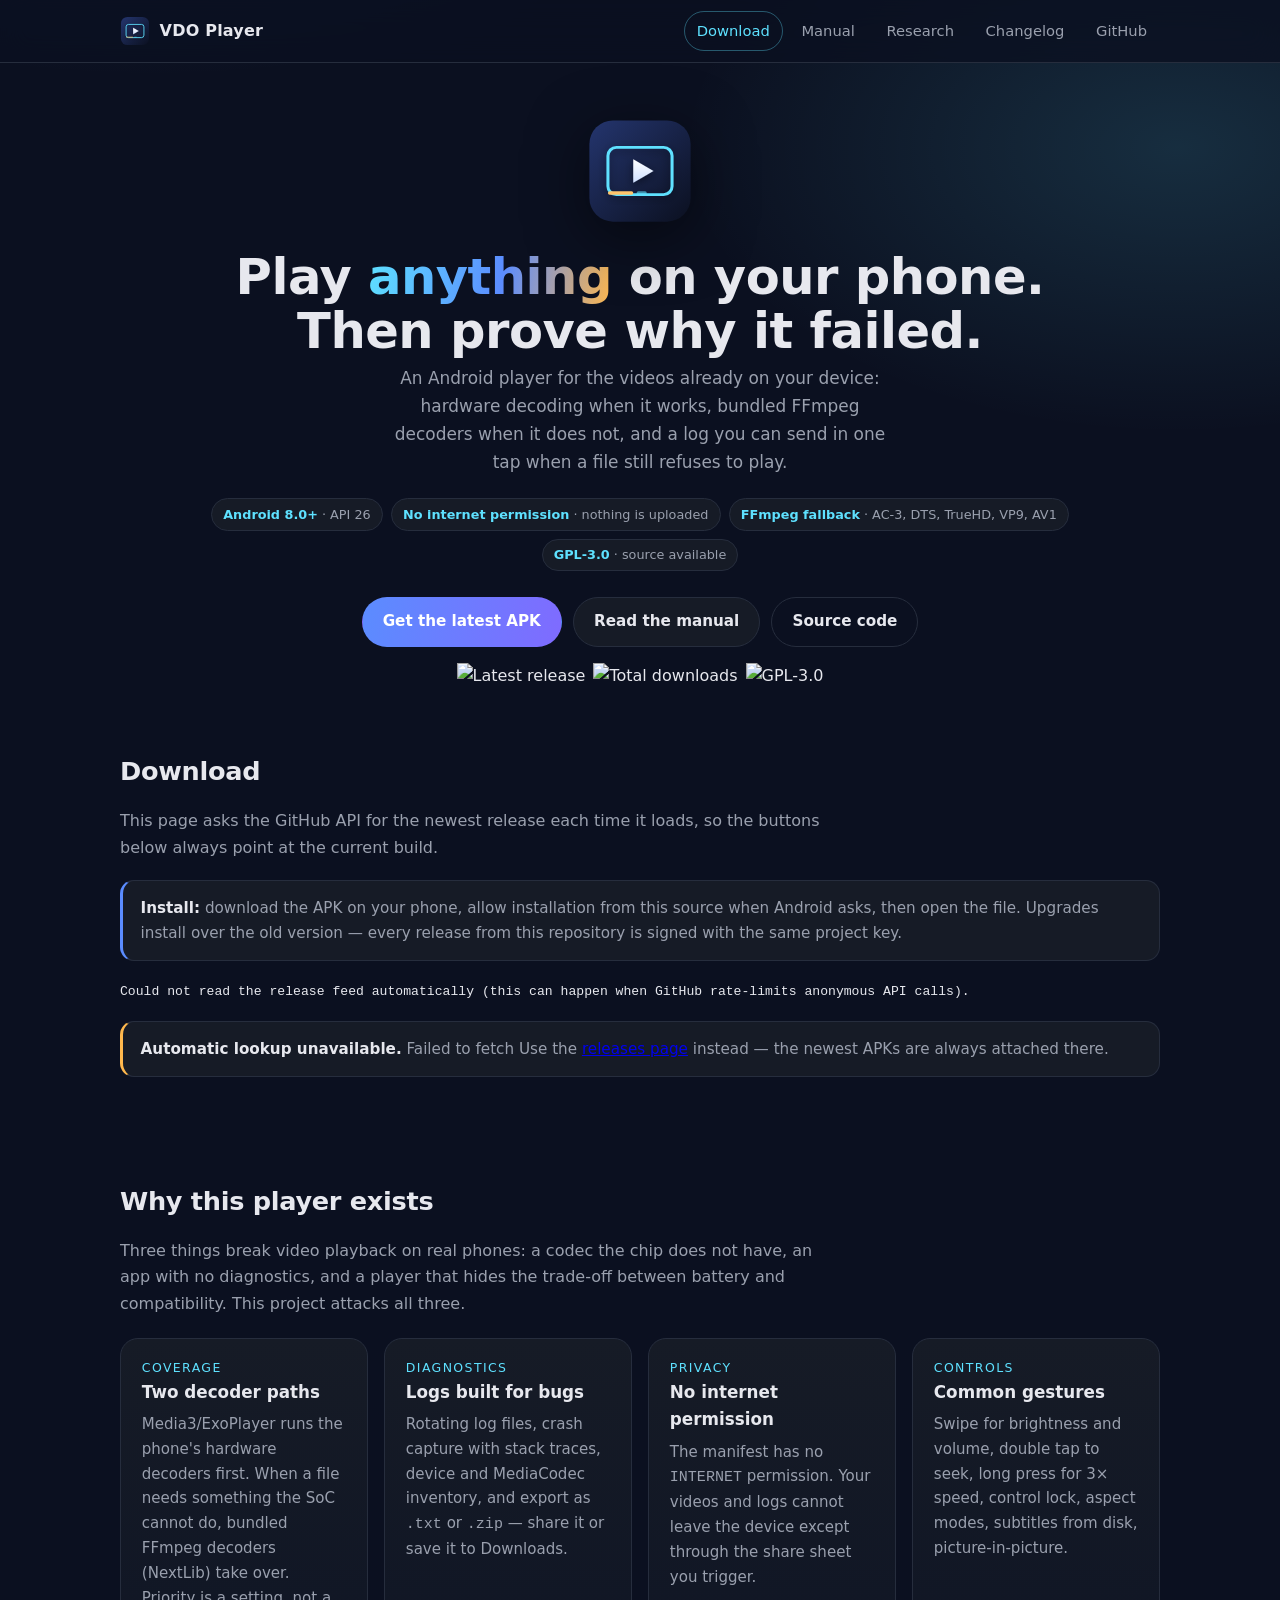
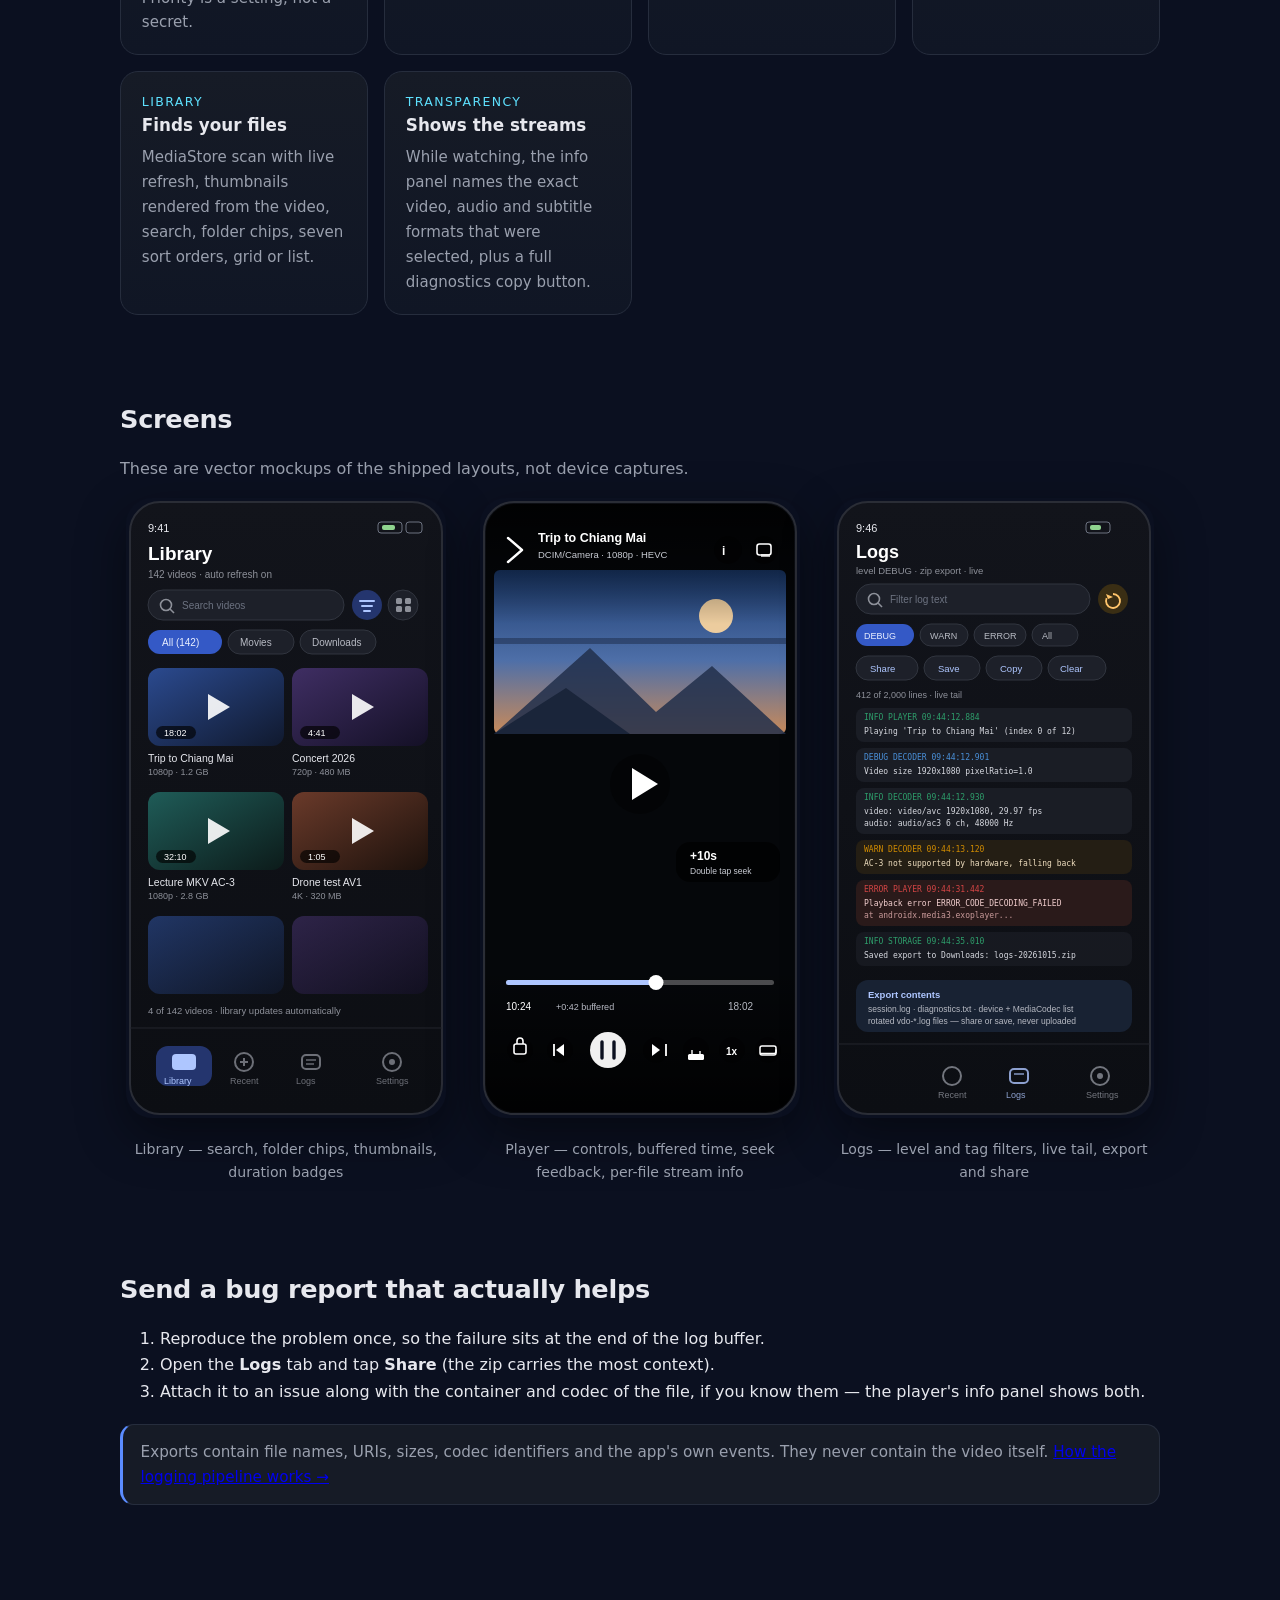
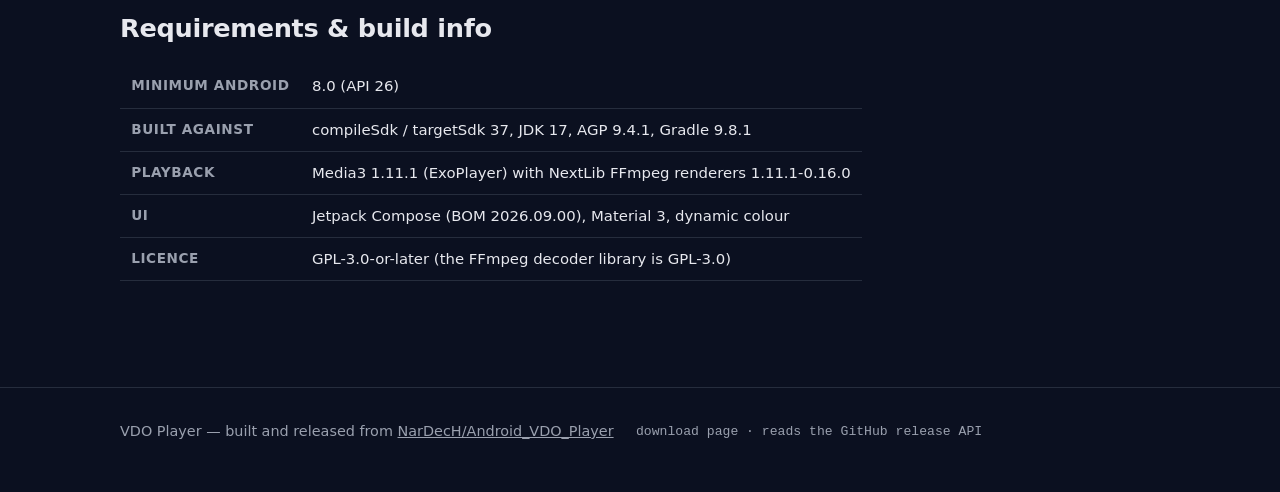
==== docs/index.html @ 65fb590c "Add VDO Player: local video player with FFmpeg fallback and exportable logs First working version of" ====
<!DOCTYPE html>
<html lang="en">
<head>
<meta charset="utf-8" />
<meta name="viewport" content="width=device-width, initial-scale=1" />
<title>VDO Player — download the latest APK</title>
<meta name="description" content="VDO Player: an Android video player for local files with FFmpeg fallback decoders and detailed, exportable logs. Download the newest signed APK." />
<link rel="icon" href="assets/app-icon.svg" type="image/svg+xml" />
<link rel="stylesheet" href="assets/style.css" />
</head>
<body>

<header class="site-header">
  <div class="wrap">
    <a class="brand" href="index.html">
      <img src="assets/app-icon.svg" alt="" />
      VDO Player
    </a>
    <nav class="site-nav">
      <a href="index.html" aria-current="page">Download</a>
      <a href="README.html">Manual</a>
      <a href="RESEARCH.html">Research</a>
      <a href="CHANGELOG.html">Changelog</a>
      <a href="https://github.com/NarDecH/Android_VDO_Player">GitHub</a>
    </nav>
  </div>
</header>

<main>

  <section class="hero wrap">
    <img class="icon" src="assets/app-icon.svg" alt="VDO Player app icon" />
    <h1>Play <span class="gradient-text">anything</span> on your phone.<br />Then prove why it failed.</h1>
    <p class="tagline">
      An Android player for the videos already on your device: hardware decoding when it works,
      bundled FFmpeg decoders when it does not, and a log you can send in one tap when a file
      still refuses to play.
    </p>

    <div class="chips">
      <span class="chip"><strong>Android 8.0+</strong> · API 26</span>
      <span class="chip"><strong>No internet permission</strong> · nothing is uploaded</span>
      <span class="chip"><strong>FFmpeg fallback</strong> · AC-3, DTS, TrueHD, VP9, AV1</span>
      <span class="chip"><strong>GPL-3.0</strong> · source available</span>
    </div>

    <div class="actions">
      <a class="btn btn-primary" href="#download">Get the latest APK</a>
      <a class="btn" href="README.html">Read the manual</a>
      <a class="btn btn-ghost" href="https://github.com/NarDecH/Android_VDO_Player">Source code</a>
    </div>

    <div class="badge-row">
      <img src="https://img.shields.io/github/v/release/NarDecH/Android_VDO_Player?sort=semver" alt="Latest release" />
      <img src="https://img.shields.io/github/downloads/NarDecH/Android_VDO_Player/total" alt="Total downloads" />
      <img src="https://img.shields.io/badge/license-GPL--3.0-blue" alt="GPL-3.0" />
    </div>
  </section>

  <section id="download" class="wrap">
    <h2>Download</h2>
    <p class="lead">
      This page asks the GitHub API for the newest release each time it loads, so the buttons below
      always point at the current build.
    </p>

    <div class="callout">
      <strong>Install:</strong> download the APK on your phone, allow installation from this source
      when Android asks, then open the file. Upgrades install over the old version — every release
      from this repository is signed with the same project key.
    </div>

    <p class="status-line" id="release-status">Asking the GitHub API for the latest release…</p>

    <div id="release-box" hidden>
      <div class="release-head">
        <div>
          <div class="release-tag" id="release-tag">—</div>
          <div class="release-meta" id="release-meta"></div>
        </div>
        <a class="btn btn-ghost" id="all-releases" href="https://github.com/NarDecH/Android_VDO_Player/releases">All releases</a>
      </div>
      <div class="asset-list" id="asset-list"></div>
      <pre class="checksum" id="release-notes" hidden></pre>
    </div>

    <div class="callout warn" id="release-fallback" hidden>
      <strong>Automatic lookup unavailable.</strong>
      <span data-detail></span>
      Use the <a href="https://github.com/NarDecH/Android_VDO_Player/releases/latest">releases page</a>
      instead — the newest APKs are always attached there.
    </div>
  </section>

  <section class="wrap">
    <h2>Why this player exists</h2>
    <p class="lead">
      Three things break video playback on real phones: a codec the chip does not have, an app with
      no diagnostics, and a player that hides the trade-off between battery and compatibility. This
      project attacks all three.
    </p>

    <div class="grid">
      <div class="card">
        <div class="kicker">Coverage</div>
        <h3>Two decoder paths</h3>
        <p>Media3/ExoPlayer runs the phone's hardware decoders first. When a file needs something the
          SoC cannot do, bundled FFmpeg decoders (NextLib) take over. Priority is a setting, not a
          secret.</p>
      </div>
      <div class="card">
        <div class="kicker">Diagnostics</div>
        <h3>Logs built for bugs</h3>
        <p>Rotating log files, crash capture with stack traces, device and MediaCodec inventory, and
          export as <code>.txt</code> or <code>.zip</code> — share it or save it to Downloads.</p>
      </div>
      <div class="card">
        <div class="kicker">Privacy</div>
        <h3>No internet permission</h3>
        <p>The manifest has no <code>INTERNET</code> permission. Your videos and logs cannot leave the
          device except through the share sheet you trigger.</p>
      </div>
      <div class="card">
        <div class="kicker">Controls</div>
        <h3>Common gestures</h3>
        <p>Swipe for brightness and volume, double tap to seek, long press for 3× speed, control lock,
          aspect modes, subtitles from disk, picture-in-picture.</p>
      </div>
      <div class="card">
        <div class="kicker">Library</div>
        <h3>Finds your files</h3>
        <p>MediaStore scan with live refresh, thumbnails rendered from the video, search, folder
          chips, seven sort orders, grid or list.</p>
      </div>
      <div class="card">
        <div class="kicker">Transparency</div>
        <h3>Shows the streams</h3>
        <p>While watching, the info panel names the exact video, audio and subtitle formats that were
          selected, plus a full diagnostics copy button.</p>
      </div>
    </div>
  </section>

  <section class="wrap">
    <h2>Screens</h2>
    <p class="lead">These are vector mockups of the shipped layouts, not device captures.</p>
    <div class="shots">
      <figure class="shot">
        <img src="assets/screen-library.svg" alt="Library screen with search, folder chips and a thumbnail grid" />
        <figcaption>Library — search, folder chips, thumbnails, duration badges</figcaption>
      </figure>
      <figure class="shot">
        <img src="assets/screen-player.svg" alt="Player screen with controls, progress bar and a seek heads-up display" />
        <figcaption>Player — controls, buffered time, seek feedback, per-file stream info</figcaption>
      </figure>
      <figure class="shot">
        <img src="assets/screen-logs.svg" alt="Logs screen with level filters, export buttons and coloured log lines" />
        <figcaption>Logs — level and tag filters, live tail, export and share</figcaption>
      </figure>
    </div>
  </section>

  <section class="wrap">
    <h2>Send a bug report that actually helps</h2>
    <ol>
      <li>Reproduce the problem once, so the failure sits at the end of the log buffer.</li>
      <li>Open the <strong>Logs</strong> tab and tap <strong>Share</strong> (the zip carries the most context).</li>
      <li>Attach it to an issue along with the container and codec of the file, if you know them —
        the player's info panel shows both.</li>
    </ol>
    <div class="callout">
      Exports contain file names, URIs, sizes, codec identifiers and the app's own events. They never
      contain the video itself.
      <a href="README.html#diagnostics-and-logs">How the logging pipeline works →</a>
    </div>
  </section>

  <section class="wrap">
    <h2>Requirements &amp; build info</h2>
    <table>
      <tr><th>Minimum Android</th><td>8.0 (API 26)</td></tr>
      <tr><th>Built against</th><td>compileSdk / targetSdk 37, JDK 17, AGP 9.4.1, Gradle 9.8.1</td></tr>
      <tr><th>Playback</th><td>Media3 1.11.1 (ExoPlayer) with NextLib FFmpeg renderers 1.11.1-0.16.0</td></tr>
      <tr><th>UI</th><td>Jetpack Compose (BOM 2026.09.00), Material 3, dynamic colour</td></tr>
      <tr><th>Licence</th><td>GPL-3.0-or-later (the FFmpeg decoder library is GPL-3.0)</td></tr>
    </table>
  </section>

</main>

<footer class="site-footer">
  <div class="wrap">
    <span>VDO Player — built and released from
      <a href="https://github.com/NarDecH/Android_VDO_Player">NarDecH/Android_VDO_Player</a></span>
    <span class="status-line" id="footer-status">download page · reads the GitHub release API</span>
  </div>
</footer>

<script src="assets/download.js"></script>
</body>
</html>
---- docs/assets/style.css ----
/* VDO Player documentation site — shared styling for every page under /docs. */

:root {
  --bg: #0b1020;
  --bg-soft: #101625;
  --panel: #161b26;
  --panel-2: #1b2130;
  --border: #262d3d;
  --text: #e7e8ee;
  --text-dim: #9aa0ae;
  --cyan: #5ee1ff;
  --blue: #5b8cff;
  --amber: #ffb84d;
  --teal: #4fd1c5;
  --red: #ff7a7a;
  --green: #6fd08c;
  --radius: 18px;
  --shadow: 0 18px 50px rgba(0, 0, 0, 0.45);
  --mono: "JetBrains Mono", "Cascadia Mono", Consolas, "Courier New", monospace;
}

* { box-sizing: border-box; }

html { scroll-behavior: smooth; }

body {
  margin: 0;
  background:
    radial-gradient(1100px 620px at 12% -8%, rgba(91, 140, 255, 0.20), transparent 60%),
    radial-gradient(900px 520px at 92% 4%, rgba(94, 225, 255, 0.14), transparent 55%),
    var(--bg);
  color: var(--text);
  font-family: "Inter", "Segoe UI", Roboto, "Helvetica Neue", system-ui, sans-serif;
  font-size: 16px;
  line-height: 1.65;
  -webkit-font-smoothing: antialiased;
}

.wrap { width: min(1040px, 100% - 2.5rem); margin-inline: auto; }

/* ---------- header ---------- */

.site-header {
  position: sticky;
  top: 0;
  z-index: 20;
  backdrop-filter: blur(14px);
  background: rgba(11, 16, 32, 0.78);
  border-bottom: 1px solid var(--border);
}

.site-header .wrap {
  display: flex;
  align-items: center;
  gap: 1rem;
  min-height: 62px;
  flex-wrap: wrap;
}

.brand {
  display: inline-flex;
  align-items: center;
  gap: 0.6rem;
  font-weight: 700;
  letter-spacing: 0.2px;
  color: var(--text);
  text-decoration: none;
}

.brand img { width: 30px; height: 30px; }

.site-nav { margin-left: auto; display: flex; gap: 0.35rem; flex-wrap: wrap; }

.site-nav a {
  color: var(--text-dim);
  text-decoration: none;
  padding: 0.4rem 0.75rem;
  border-radius: 999px;
  font-size: 0.92rem;
  border: 1px solid transparent;
  transition: color 0.15s, background 0.15s, border-color 0.15s;
}

.site-nav a:hover { color: var(--text); background: var(--panel); border-color: var(--border); }
.site-nav a[aria-current="page"] { color: var(--cyan); border-color: rgba(94, 225, 255, 0.35); }

/* ---------- hero ---------- */

.hero { padding: 3.4rem 0 1.6rem; text-align: center; }
.hero img.icon { width: 108px; height: 108px; filter: drop-shadow(0 14px 30px rgba(0, 0, 0, 0.5)); }
.hero h1 {
  font-size: clamp(2.1rem, 5vw, 3.1rem);
  line-height: 1.1;
  margin: 1rem 0 0.4rem;
  letter-spacing: -0.5px;
}
.hero .tagline { color: var(--text-dim); font-size: 1.06rem; max-width: 46ch; margin: 0 auto; }

.gradient-text {
  background: linear-gradient(100deg, var(--cyan), var(--blue) 55%, var(--amber));
  -webkit-background-clip: text;
  background-clip: text;
  color: transparent;
}

.chips { display: flex; flex-wrap: wrap; gap: 0.5rem; justify-content: center; margin: 1.3rem 0 0; }

.chip {
  font-size: 0.8rem;
  color: var(--text-dim);
  background: var(--panel);
  border: 1px solid var(--border);
  padding: 0.3rem 0.7rem;
  border-radius: 999px;
}

.chip strong { color: var(--cyan); font-weight: 600; }

/* ---------- buttons ---------- */

.actions { display: flex; flex-wrap: wrap; gap: 0.7rem; justify-content: center; margin: 1.6rem 0 0.4rem; }

.btn {
  display: inline-flex;
  align-items: center;
  gap: 0.5rem;
  padding: 0.72rem 1.25rem;
  border-radius: 999px;
  font-weight: 600;
  font-size: 0.95rem;
  text-decoration: none;
  border: 1px solid var(--border);
  background: var(--panel);
  color: var(--text);
  transition: transform 0.15s, box-shadow 0.15s, background 0.15s;
}

.btn:hover { transform: translateY(-1px); box-shadow: var(--shadow); }
.btn-primary {
  background: linear-gradient(100deg, var(--blue), #7f6bff);
  border-color: transparent;
  color: #fff;
}
.btn-ghost { background: transparent; }
.btn[disabled] { opacity: 0.55; pointer-events: none; }

/* ---------- cards & sections ---------- */

section { padding: 2.6rem 0; }
section h2 { font-size: 1.6rem; margin: 0 0 0.6rem; letter-spacing: -0.3px; }
section h3 { font-size: 1.15rem; margin: 1.8rem 0 0.5rem; }
section p.lead { color: var(--text-dim); max-width: 70ch; }

.grid { display: grid; gap: 1rem; grid-template-columns: repeat(auto-fit, minmax(240px, 1fr)); margin-top: 1.3rem; }

.card {
  background: linear-gradient(180deg, var(--panel), var(--bg-soft));
  border: 1px solid var(--border);
  border-radius: var(--radius);
  padding: 1.2rem 1.3rem;
}

.card h3 { margin: 0 0 0.35rem; font-size: 1.05rem; }
.card p { margin: 0; color: var(--text-dim); font-size: 0.94rem; }
.card .kicker { color: var(--cyan); font-size: 0.78rem; letter-spacing: 1.4px; text-transform: uppercase; }

.callout {
  border-radius: 14px;
  border: 1px solid var(--border);
  border-left: 3px solid var(--blue);
  background: var(--panel);
  padding: 0.9rem 1.1rem;
  margin: 1.2rem 0;
  color: var(--text-dim);
  font-size: 0.95rem;
}

.callout.warn { border-left-color: var(--amber); }
.callout.danger { border-left-color: var(--red); }
.callout strong { color: var(--text); }

/* ---------- downloads ---------- */

.release-head {
  display: flex;
  flex-wrap: wrap;
  gap: 0.6rem 1.2rem;
  align-items: baseline;
  justify-content: space-between;
  margin-bottom: 0.9rem;
}

.release-tag { font-size: 1.35rem; font-weight: 700; color: var(--cyan); }
.release-meta { color: var(--text-dim); font-size: 0.9rem; }

.asset-list { display: grid; gap: 0.85rem; grid-template-columns: repeat(auto-fit, minmax(260px, 1fr)); }

.asset {
  border: 1px solid var(--border);
  border-radius: var(--radius);
  background: var(--panel);
  padding: 1rem 1.1rem;
  display: flex;
  flex-direction: column;
  gap: 0.45rem;
}

.asset .name { font-family: var(--mono); font-size: 0.86rem; word-break: break-all; color: var(--text); }
.asset .meta { color: var(--text-dim); font-size: 0.84rem; }
.asset .hint { color: var(--teal); font-size: 0.82rem; }
.asset .btn { align-self: flex-start; margin-top: 0.3rem; padding: 0.5rem 1rem; font-size: 0.88rem; }
.asset.recommended { border-color: rgba(94, 225, 255, 0.5); box-shadow: 0 0 0 1px rgba(94, 225, 255, 0.15) inset; }

.checksum {
  font-family: var(--mono);
  font-size: 0.76rem;
  color: var(--text-dim);
  word-break: break-all;
}

/* ---------- screenshots ---------- */

.shots { display: grid; gap: 1.4rem; grid-template-columns: repeat(auto-fit, minmax(260px, 1fr)); }
figure.shot { margin: 0; text-align: center; }
figure.shot img { width: 100%; max-width: 320px; border-radius: 26px; box-shadow: var(--shadow); }
figure.shot figcaption { color: var(--text-dim); font-size: 0.88rem; margin-top: 0.7rem; }

/* ---------- prose ---------- */

article.prose { max-width: 78ch; }
article.prose h2 { margin-top: 2.6rem; border-bottom: 1px solid var(--border); padding-bottom: 0.4rem; }
article.prose h3 { color: var(--cyan); }
article.prose a { color: var(--cyan); }
article.prose ul, article.prose ol { padding-left: 1.3rem; }
article.prose li { margin: 0.3rem 0; }
article.prose code {
  font-family: var(--mono);
  font-size: 0.87em;
  background: var(--panel-2);
  border: 1px solid var(--border);
  border-radius: 6px;
  padding: 0.1rem 0.3rem;
}

article.prose pre {
  background: #0d1220;
  border: 1px solid var(--border);
  border-radius: 14px;
  padding: 1rem 1.1rem;
  overflow-x: auto;
}

article.prose pre code { background: none; border: none; padding: 0; font-size: 0.85rem; }
article.prose blockquote {
  margin: 1rem 0;
  padding-left: 1rem;
  border-left: 3px solid var(--border);
  color: var(--text-dim);
}

table { width: 100%; border-collapse: collapse; margin: 1rem 0; font-size: 0.93rem; display: block; overflow-x: auto; }
th, td { text-align: left; padding: 0.55rem 0.7rem; border-bottom: 1px solid var(--border); vertical-align: top; }
th { color: var(--text-dim); font-weight: 600; font-size: 0.85rem; text-transform: uppercase; letter-spacing: 0.6px; }
tr:hover td { background: rgba(255, 255, 255, 0.02); }
td code { white-space: nowrap; }

hr { border: none; border-top: 1px solid var(--border); margin: 2.4rem 0; }

.badge-row { display: flex; flex-wrap: wrap; gap: 0.5rem; justify-content: center; margin-top: 1rem; }
.badge-row img { height: 20px; }

.tag {
  display: inline-block;
  font-family: var(--mono);
  font-size: 0.74rem;
  padding: 0.1rem 0.45rem;
  border-radius: 6px;
  border: 1px solid var(--border);
  color: var(--text-dim);
}
.tag.added { color: var(--green); border-color: rgba(111, 208, 140, 0.4); }
.tag.fixed { color: var(--cyan); border-color: rgba(94, 225, 255, 0.4); }
.tag.changed { color: var(--amber); border-color: rgba(255, 184, 77, 0.4); }
.tag.limit { color: var(--red); border-color: rgba(255, 122, 122, 0.4); }

/* ---------- footer ---------- */

.site-footer {
  border-top: 1px solid var(--border);
  margin-top: 3rem;
  padding: 2rem 0 3rem;
  color: var(--text-dim);
  font-size: 0.9rem;
}

.site-footer .wrap { display: flex; flex-wrap: wrap; gap: 0.6rem 1.4rem; align-items: center; }
.site-footer a { color: var(--text-dim); }
.site-footer a:hover { color: var(--cyan); }

.status-line { font-family: var(--mono); font-size: 0.82rem; }

@media (max-width: 640px) {
  body { font-size: 15px; }
  .hero { padding-top: 2.4rem; }
  .site-nav { width: 100%; }
}
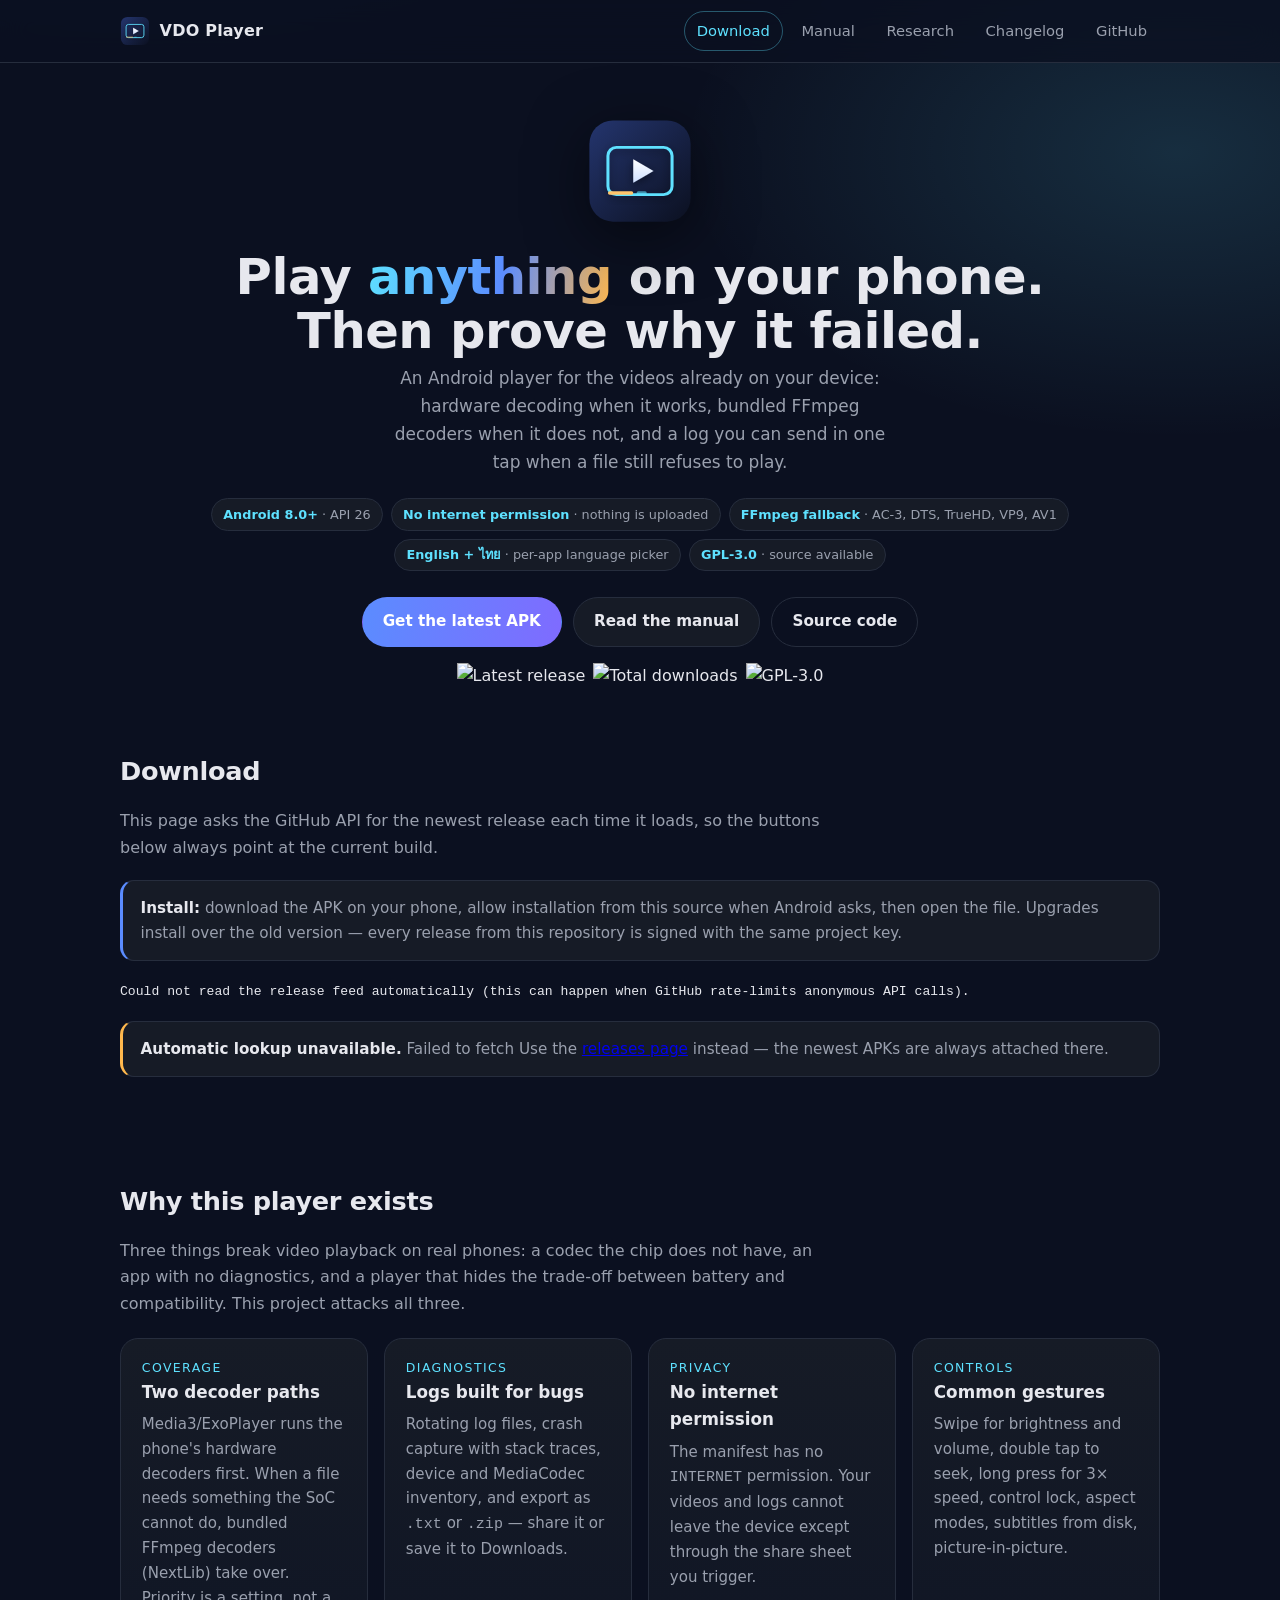
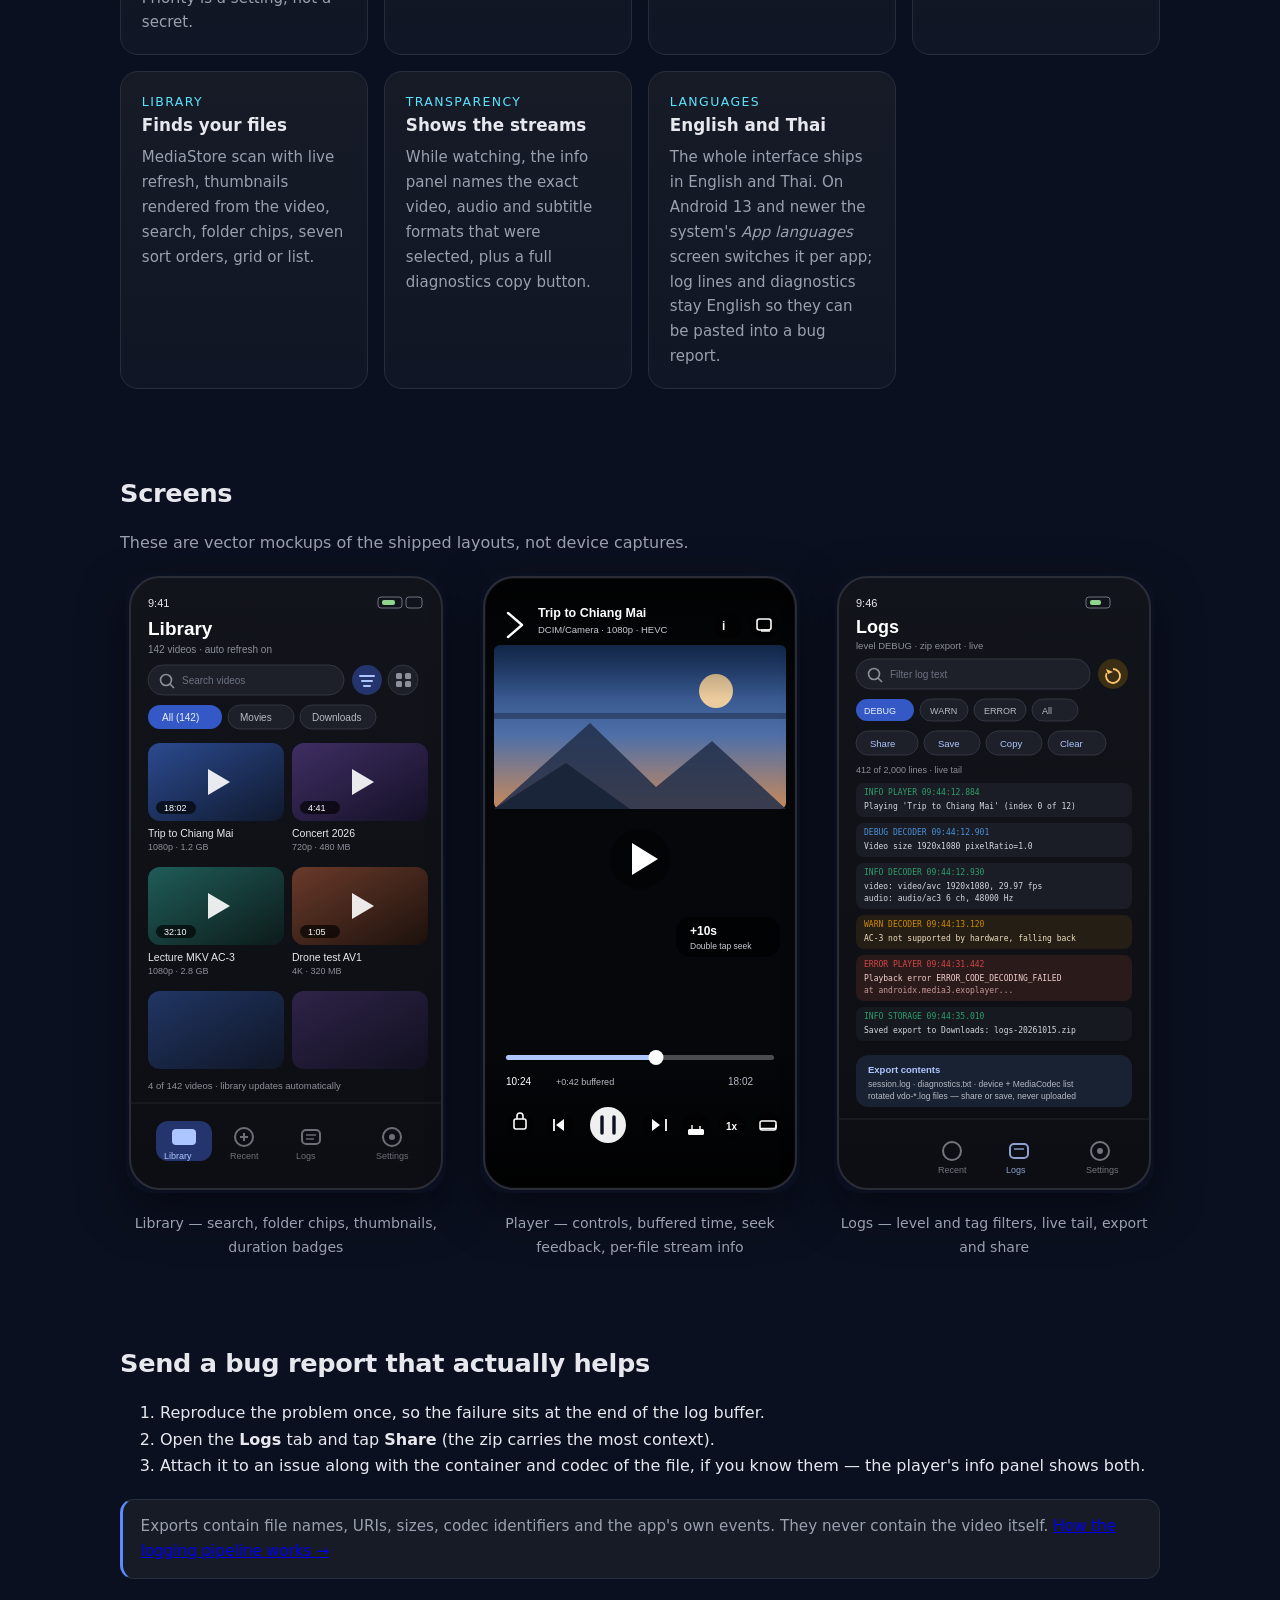
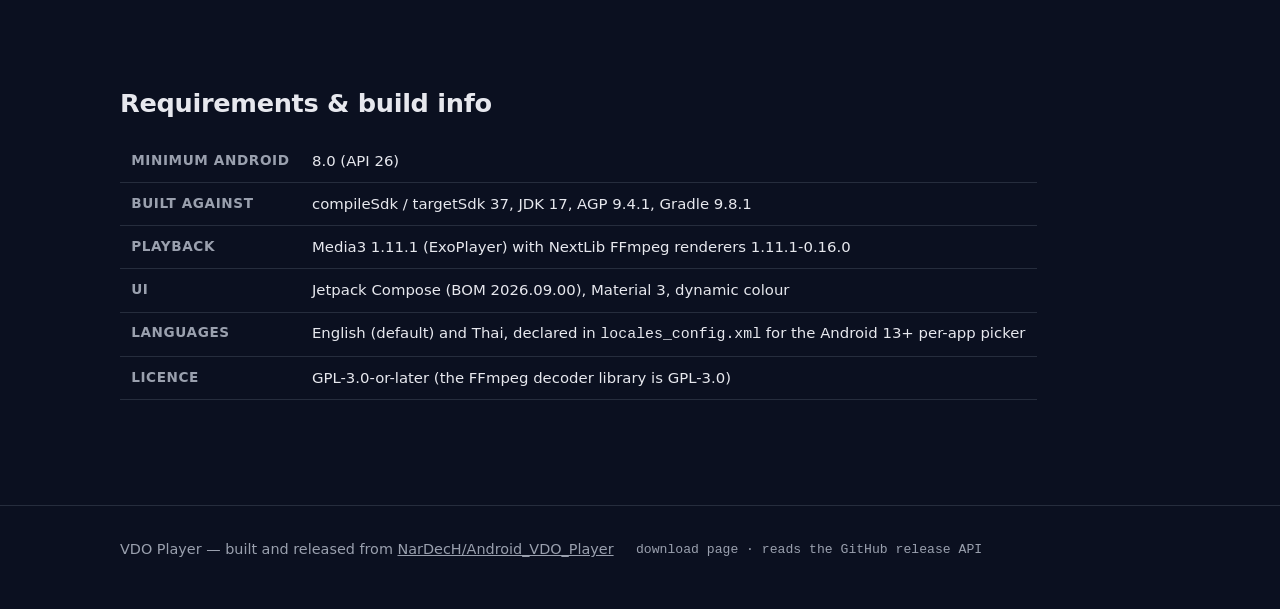
==== commit fbbe3570: "Add Thai translation with a per-app language picker The interface is now English or Thai. User-facin" ====
--- a/docs/index.html
+++ b/docs/index.html
@@ -41,6 +41,7 @@
       <span class="chip"><strong>Android 8.0+</strong> · API 26</span>
       <span class="chip"><strong>No internet permission</strong> · nothing is uploaded</span>
       <span class="chip"><strong>FFmpeg fallback</strong> · AC-3, DTS, TrueHD, VP9, AV1</span>
+      <span class="chip"><strong>English + ไทย</strong> · per-app language picker</span>
       <span class="chip"><strong>GPL-3.0</strong> · source available</span>
     </div>
 
@@ -137,6 +138,13 @@
         <h3>Shows the streams</h3>
         <p>While watching, the info panel names the exact video, audio and subtitle formats that were
           selected, plus a full diagnostics copy button.</p>
+      </div>
+      <div class="card">
+        <div class="kicker">Languages</div>
+        <h3>English and Thai</h3>
+        <p>The whole interface ships in English and Thai. On Android 13 and newer the system's
+          <em>App languages</em> screen switches it per app; log lines and diagnostics stay English so
+          they can be pasted into a bug report.</p>
       </div>
     </div>
   </section>
@@ -182,6 +190,7 @@
       <tr><th>Built against</th><td>compileSdk / targetSdk 37, JDK 17, AGP 9.4.1, Gradle 9.8.1</td></tr>
       <tr><th>Playback</th><td>Media3 1.11.1 (ExoPlayer) with NextLib FFmpeg renderers 1.11.1-0.16.0</td></tr>
       <tr><th>UI</th><td>Jetpack Compose (BOM 2026.09.00), Material 3, dynamic colour</td></tr>
+      <tr><th>Languages</th><td>English (default) and Thai, declared in <code>locales_config.xml</code> for the Android 13+ per-app picker</td></tr>
       <tr><th>Licence</th><td>GPL-3.0-or-later (the FFmpeg decoder library is GPL-3.0)</td></tr>
     </table>
   </section>
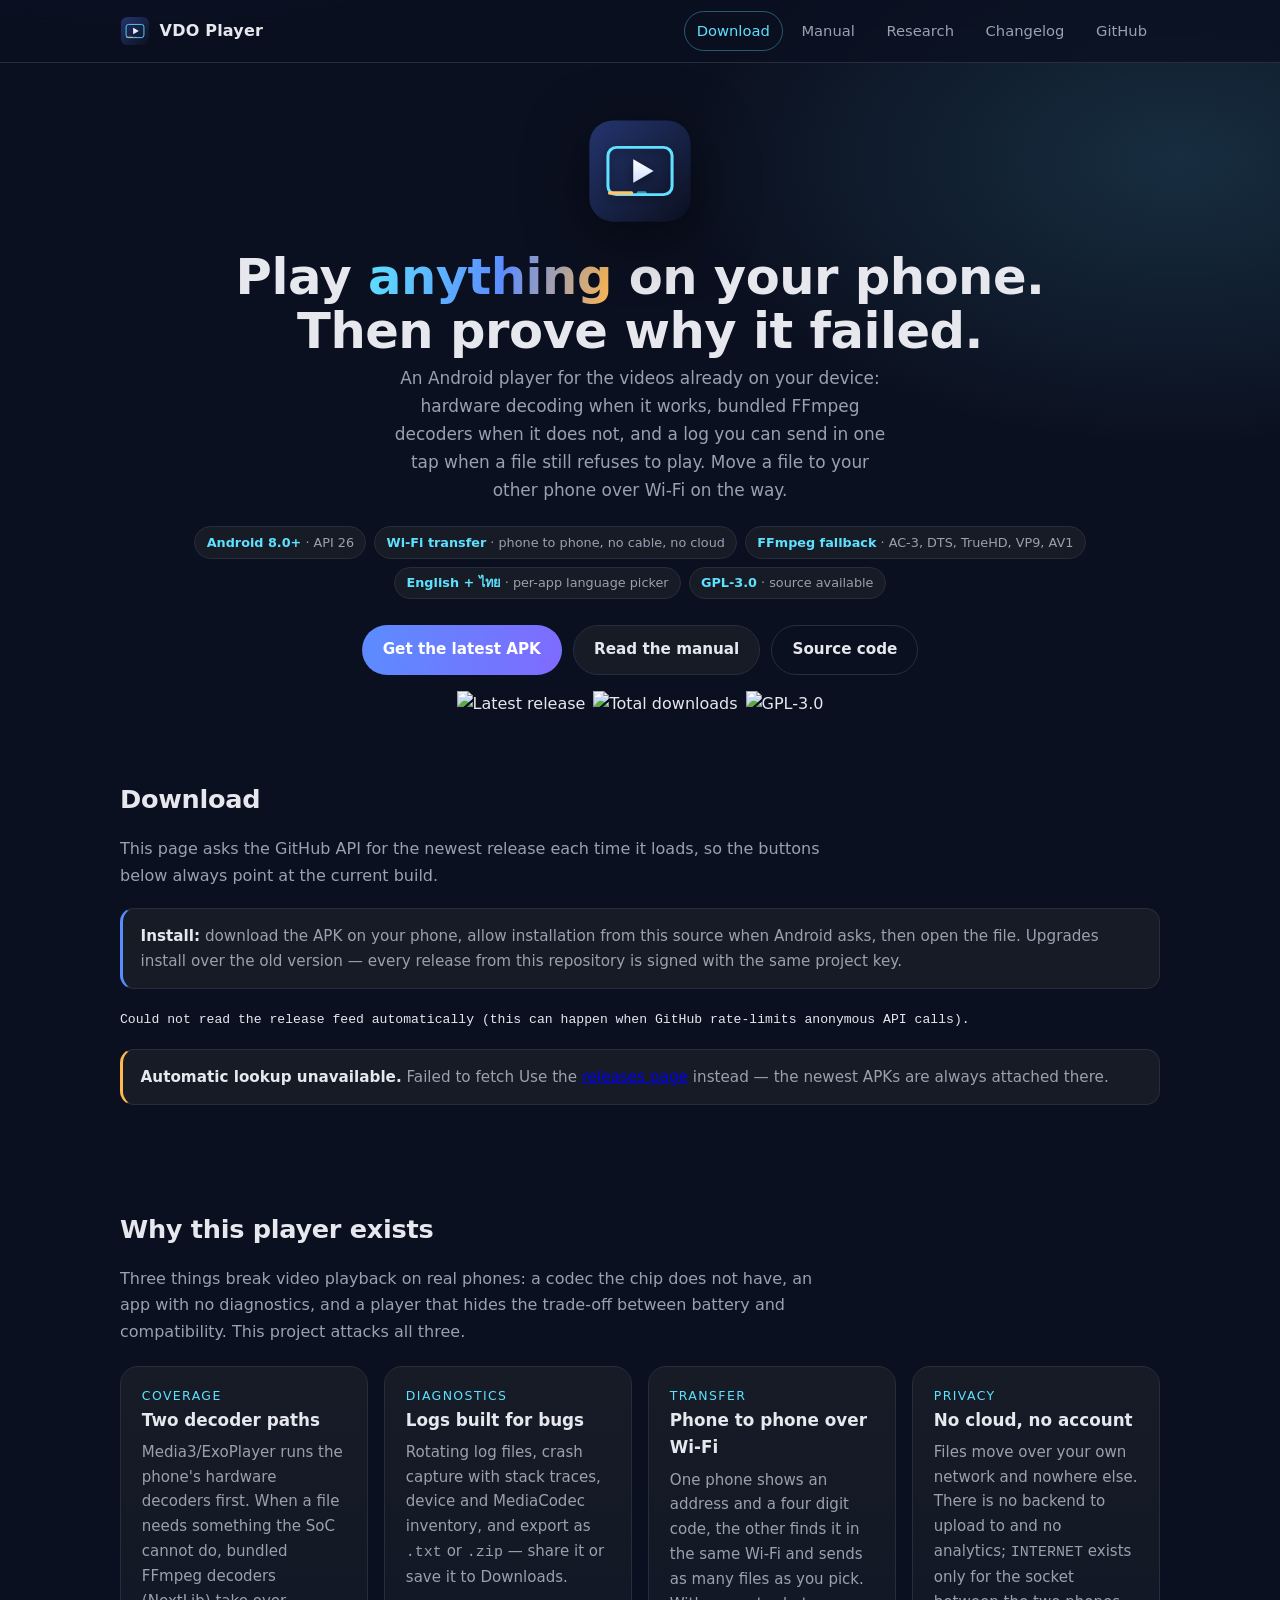
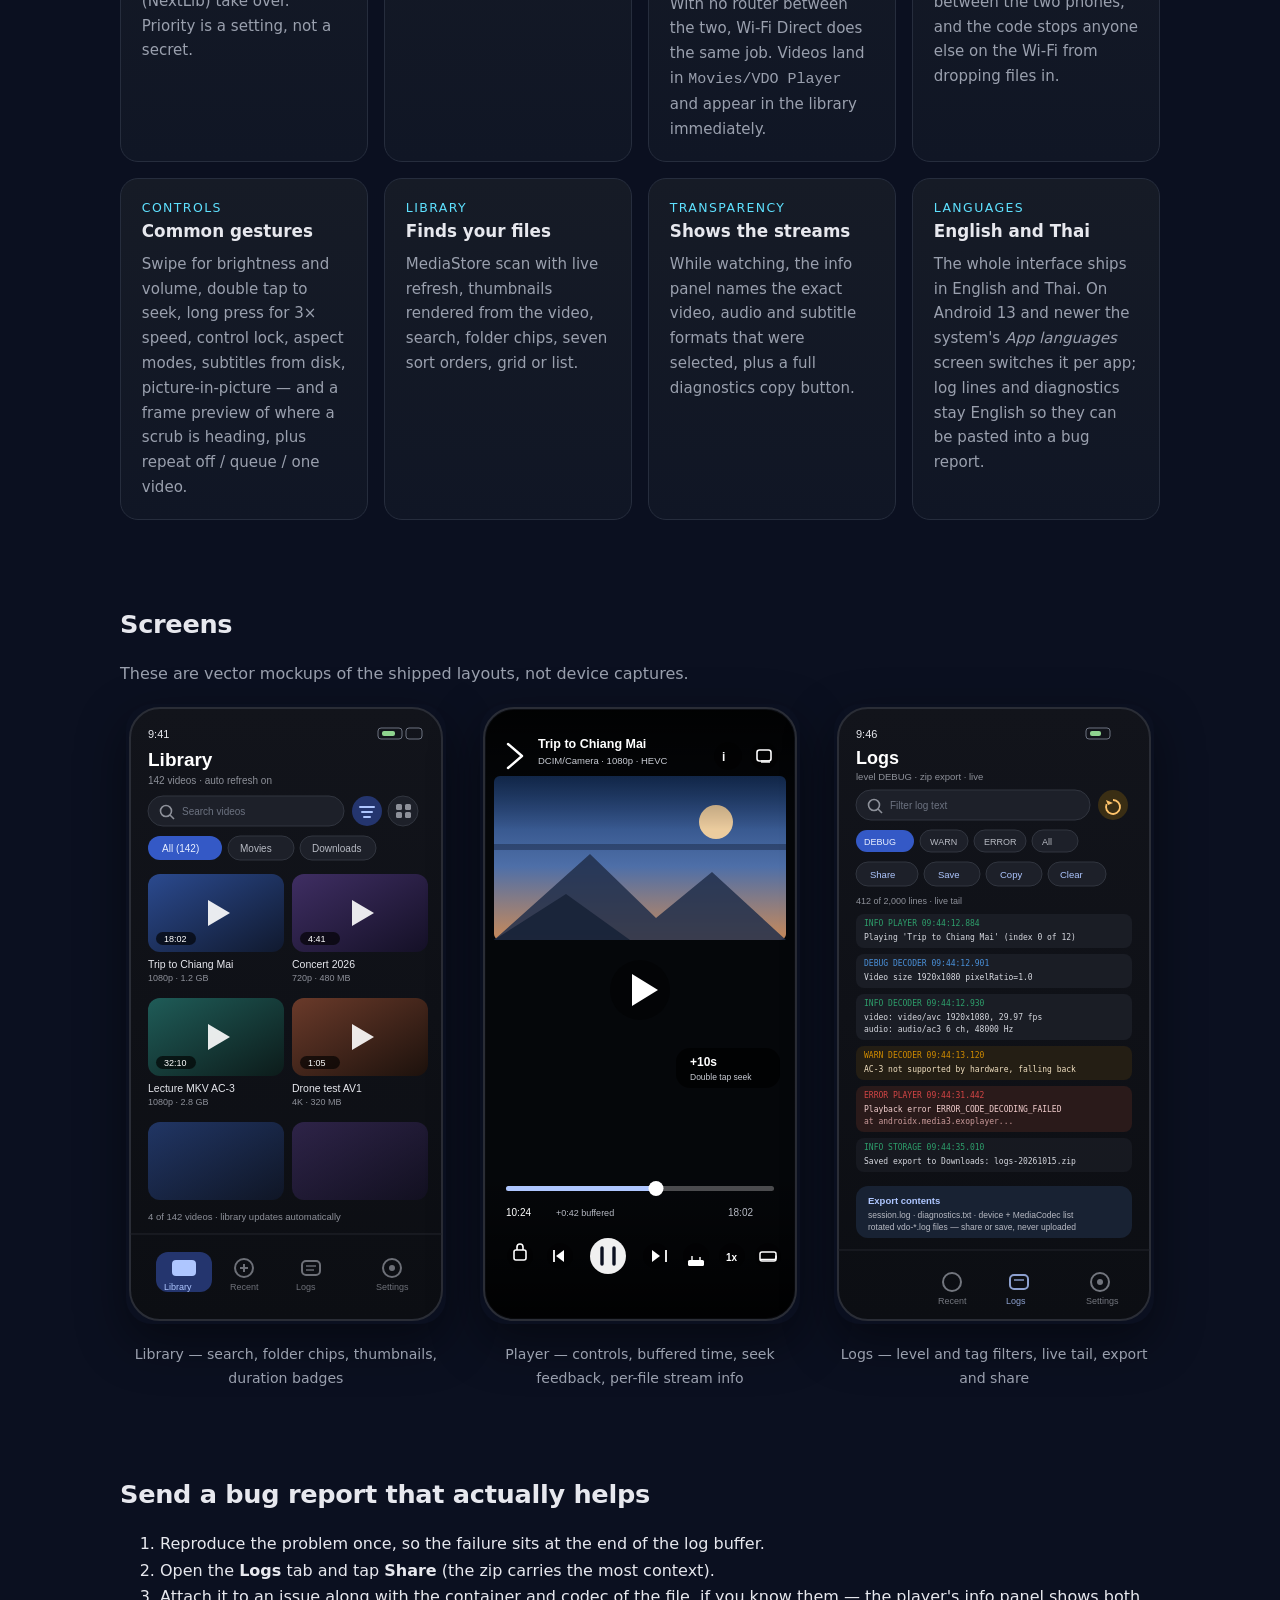
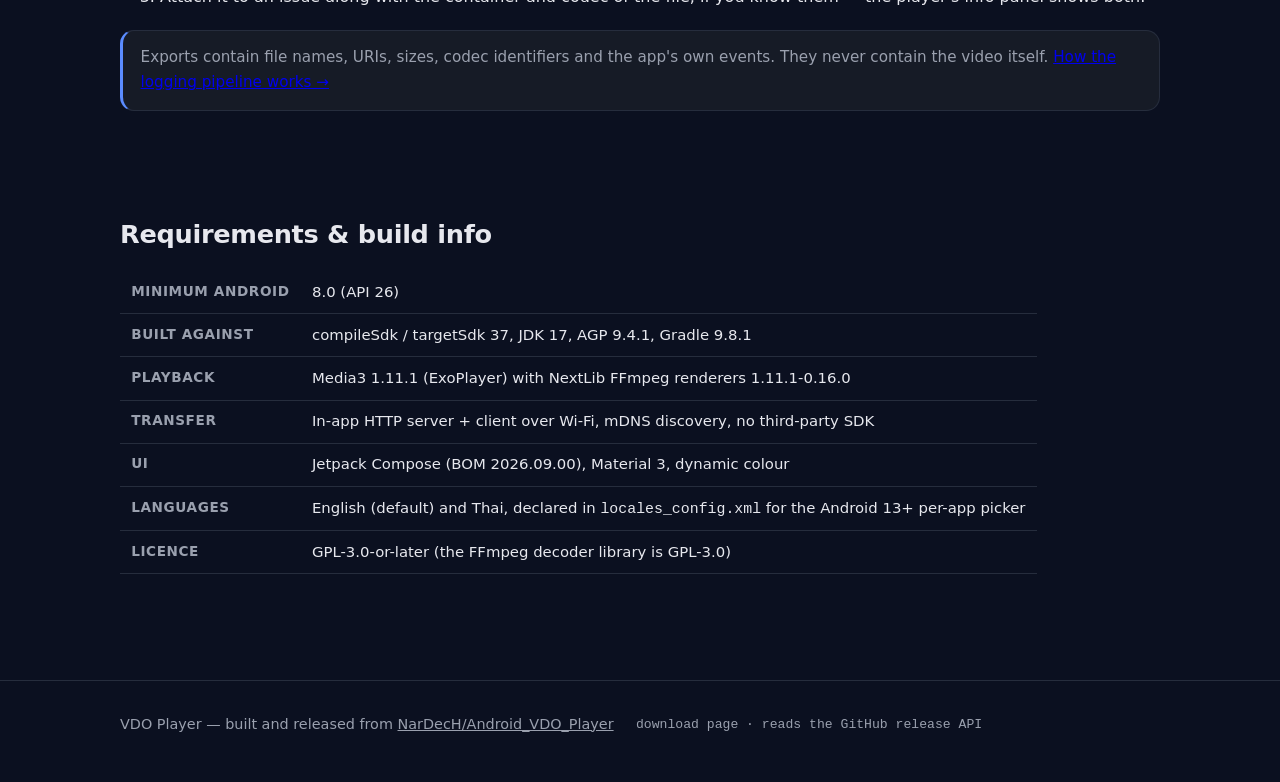
==== commit 1c95499d: "Document 1.1.0 and make the release workflow run the tests first The changelog gains the 1.1.0 secti" ====
--- a/docs/index.html
+++ b/docs/index.html
@@ -34,12 +34,12 @@
     <p class="tagline">
       An Android player for the videos already on your device: hardware decoding when it works,
       bundled FFmpeg decoders when it does not, and a log you can send in one tap when a file
-      still refuses to play.
+      still refuses to play. Move a file to your other phone over Wi-Fi on the way.
     </p>
 
     <div class="chips">
       <span class="chip"><strong>Android 8.0+</strong> · API 26</span>
-      <span class="chip"><strong>No internet permission</strong> · nothing is uploaded</span>
+      <span class="chip"><strong>Wi-Fi transfer</strong> · phone to phone, no cable, no cloud</span>
       <span class="chip"><strong>FFmpeg fallback</strong> · AC-3, DTS, TrueHD, VP9, AV1</span>
       <span class="chip"><strong>English + ไทย</strong> · per-app language picker</span>
       <span class="chip"><strong>GPL-3.0</strong> · source available</span>
@@ -116,16 +116,25 @@
           export as <code>.txt</code> or <code>.zip</code> — share it or save it to Downloads.</p>
       </div>
       <div class="card">
+        <div class="kicker">Transfer</div>
+        <h3>Phone to phone over Wi-Fi</h3>
+        <p>One phone shows an address and a four digit code, the other finds it in the same Wi-Fi and
+          sends as many files as you pick. With no router between the two, Wi-Fi Direct does the same
+          job. Videos land in <code>Movies/VDO Player</code> and appear in the library immediately.</p>
+      </div>
+      <div class="card">
         <div class="kicker">Privacy</div>
-        <h3>No internet permission</h3>
-        <p>The manifest has no <code>INTERNET</code> permission. Your videos and logs cannot leave the
-          device except through the share sheet you trigger.</p>
+        <h3>No cloud, no account</h3>
+        <p>Files move over your own network and nowhere else. There is no backend to upload to and no
+          analytics; <code>INTERNET</code> exists only for the socket between the two phones, and the
+          code stops anyone else on the Wi-Fi from dropping files in.</p>
       </div>
       <div class="card">
         <div class="kicker">Controls</div>
         <h3>Common gestures</h3>
         <p>Swipe for brightness and volume, double tap to seek, long press for 3× speed, control lock,
-          aspect modes, subtitles from disk, picture-in-picture.</p>
+          aspect modes, subtitles from disk, picture-in-picture — and a frame preview of where a
+          scrub is heading, plus repeat off / queue / one video.</p>
       </div>
       <div class="card">
         <div class="kicker">Library</div>
@@ -189,6 +198,7 @@
       <tr><th>Minimum Android</th><td>8.0 (API 26)</td></tr>
       <tr><th>Built against</th><td>compileSdk / targetSdk 37, JDK 17, AGP 9.4.1, Gradle 9.8.1</td></tr>
       <tr><th>Playback</th><td>Media3 1.11.1 (ExoPlayer) with NextLib FFmpeg renderers 1.11.1-0.16.0</td></tr>
+      <tr><th>Transfer</th><td>In-app HTTP server + client over Wi-Fi, mDNS discovery, no third-party SDK</td></tr>
       <tr><th>UI</th><td>Jetpack Compose (BOM 2026.09.00), Material 3, dynamic colour</td></tr>
       <tr><th>Languages</th><td>English (default) and Thai, declared in <code>locales_config.xml</code> for the Android 13+ per-app picker</td></tr>
       <tr><th>Licence</th><td>GPL-3.0-or-later (the FFmpeg decoder library is GPL-3.0)</td></tr>
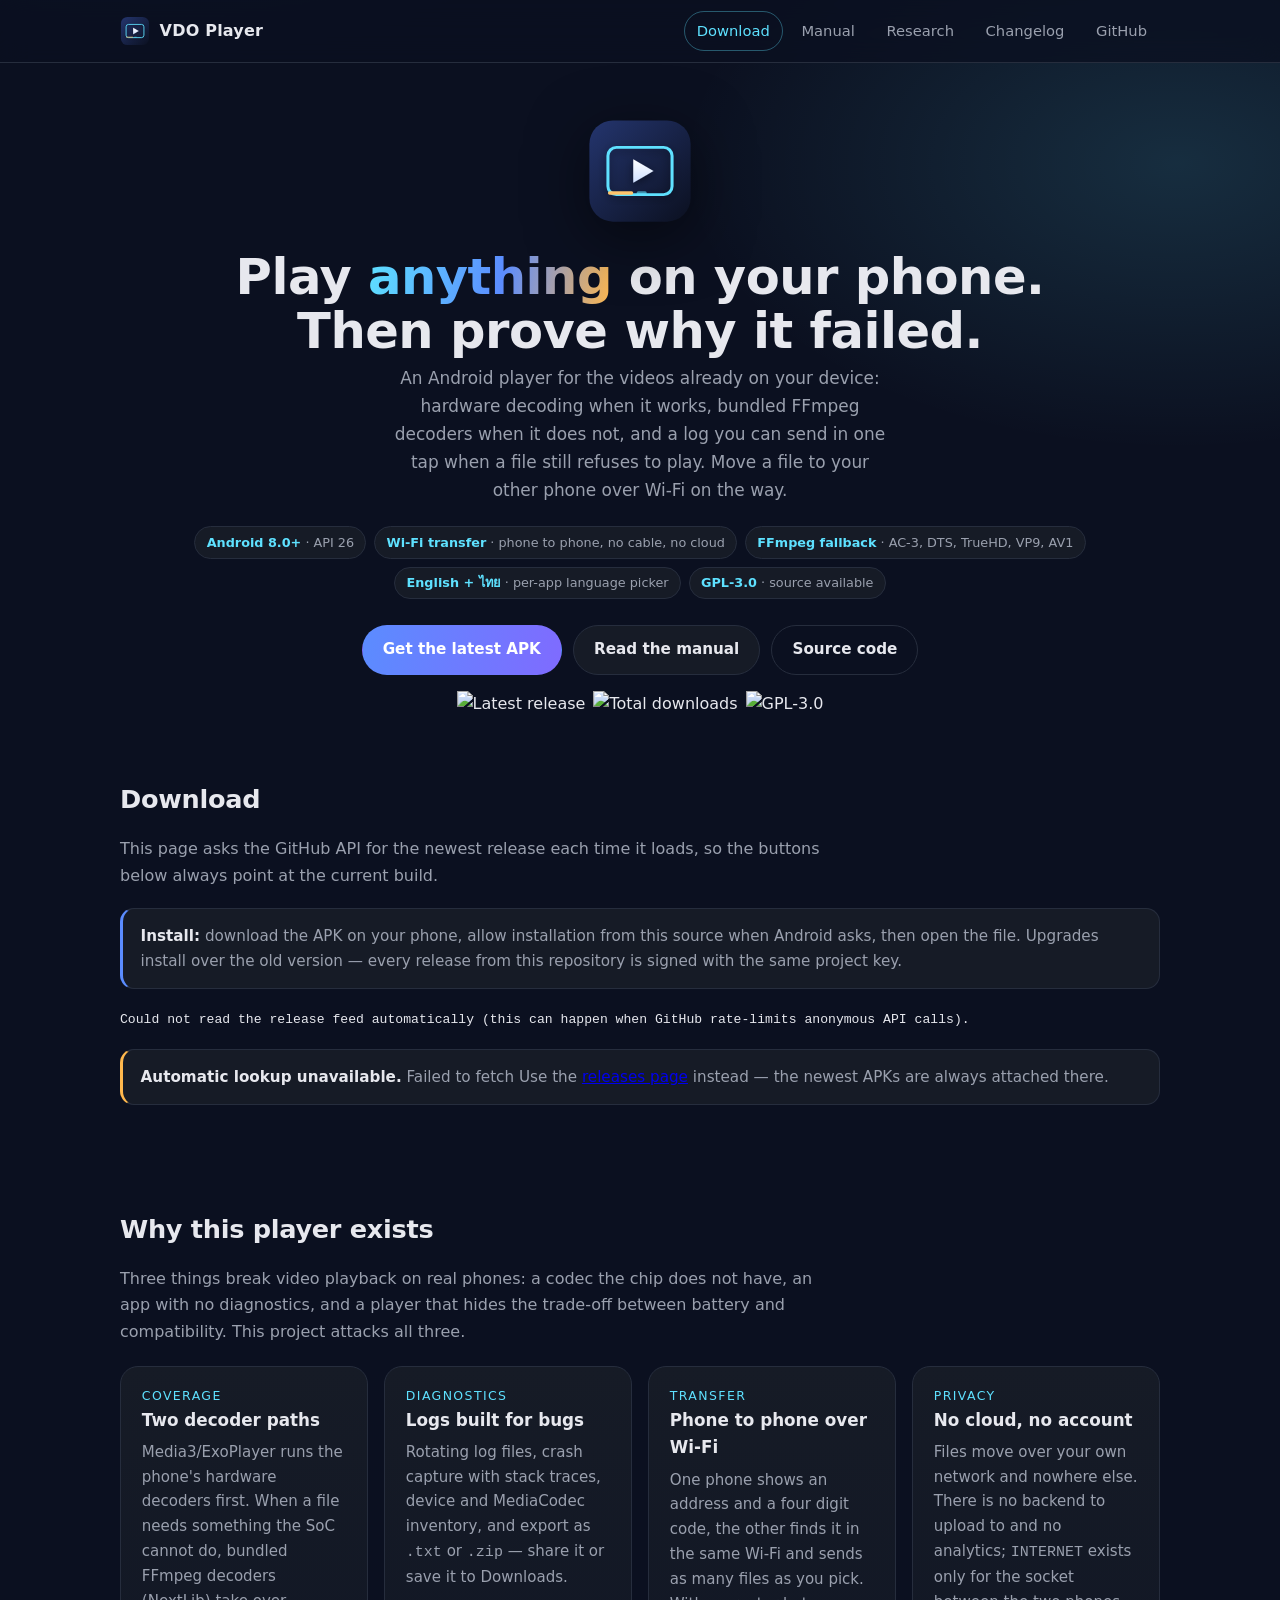
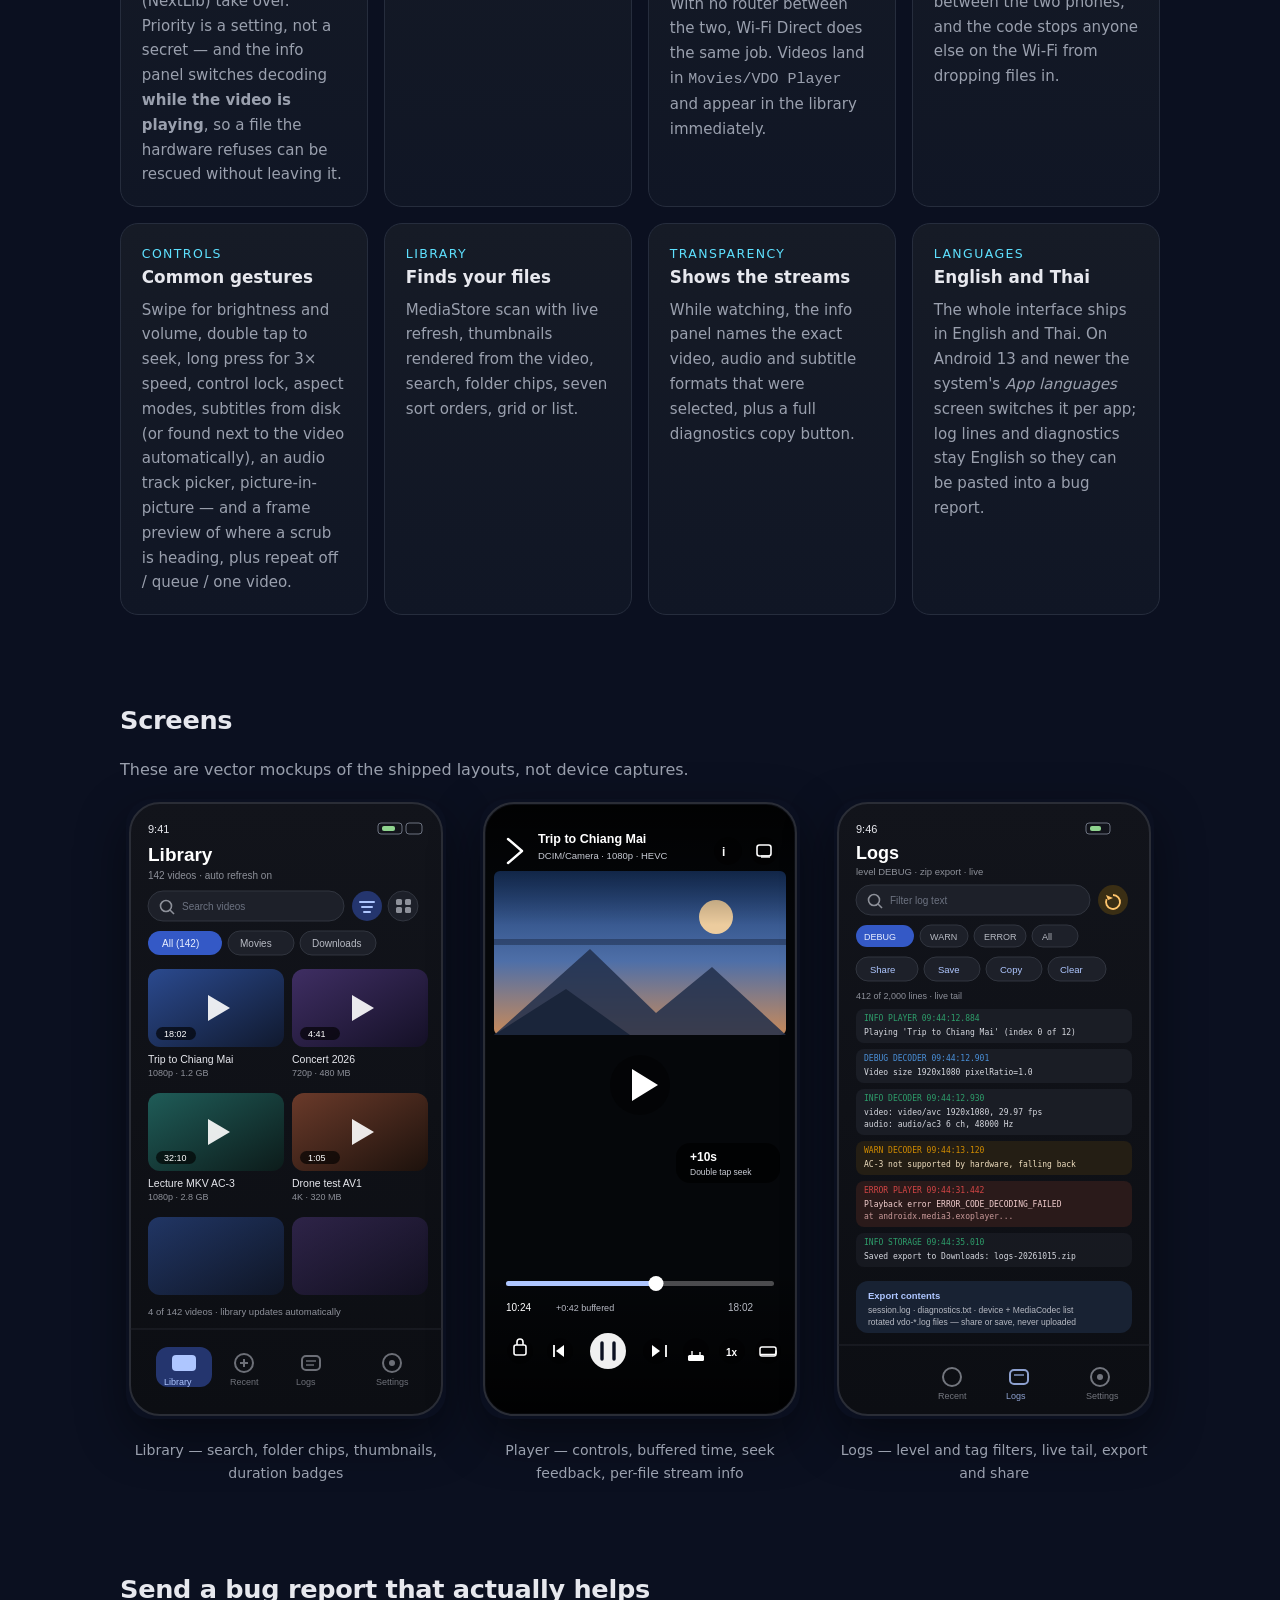
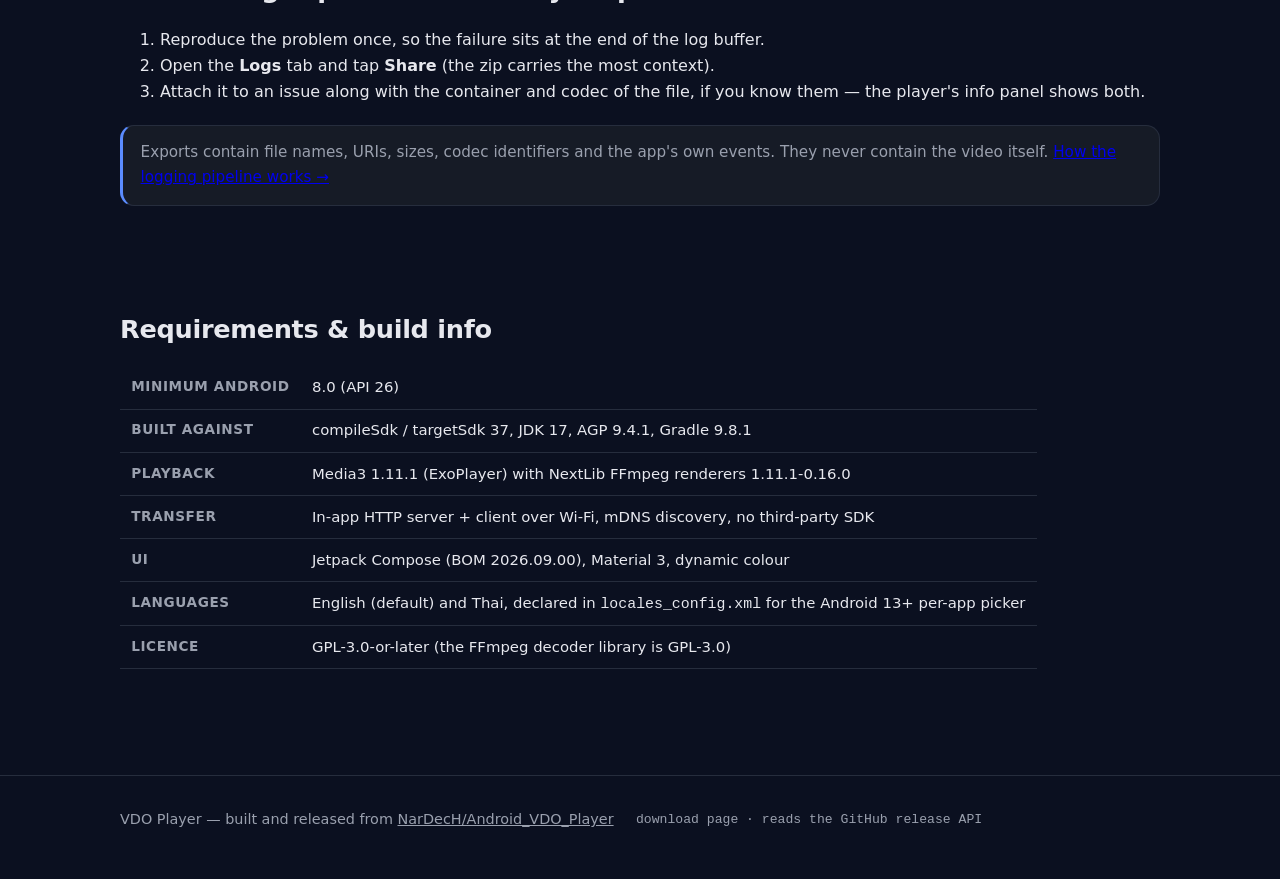
==== commit d39cbd49: "Document 1.2.0 and record the decisions behind the new features The changelog gains the 1.2.0 sectio" ====
--- a/docs/index.html
+++ b/docs/index.html
@@ -107,7 +107,8 @@
         <h3>Two decoder paths</h3>
         <p>Media3/ExoPlayer runs the phone's hardware decoders first. When a file needs something the
           SoC cannot do, bundled FFmpeg decoders (NextLib) take over. Priority is a setting, not a
-          secret.</p>
+          secret — and the info panel switches decoding <strong>while the video is playing</strong>, so a
+          file the hardware refuses can be rescued without leaving it.</p>
       </div>
       <div class="card">
         <div class="kicker">Diagnostics</div>
@@ -133,8 +134,9 @@
         <div class="kicker">Controls</div>
         <h3>Common gestures</h3>
         <p>Swipe for brightness and volume, double tap to seek, long press for 3× speed, control lock,
-          aspect modes, subtitles from disk, picture-in-picture — and a frame preview of where a
-          scrub is heading, plus repeat off / queue / one video.</p>
+          aspect modes, subtitles from disk (or found next to the video automatically), an audio
+          track picker, picture-in-picture — and a frame preview of where a scrub is heading, plus
+          repeat off / queue / one video.</p>
       </div>
       <div class="card">
         <div class="kicker">Library</div>
